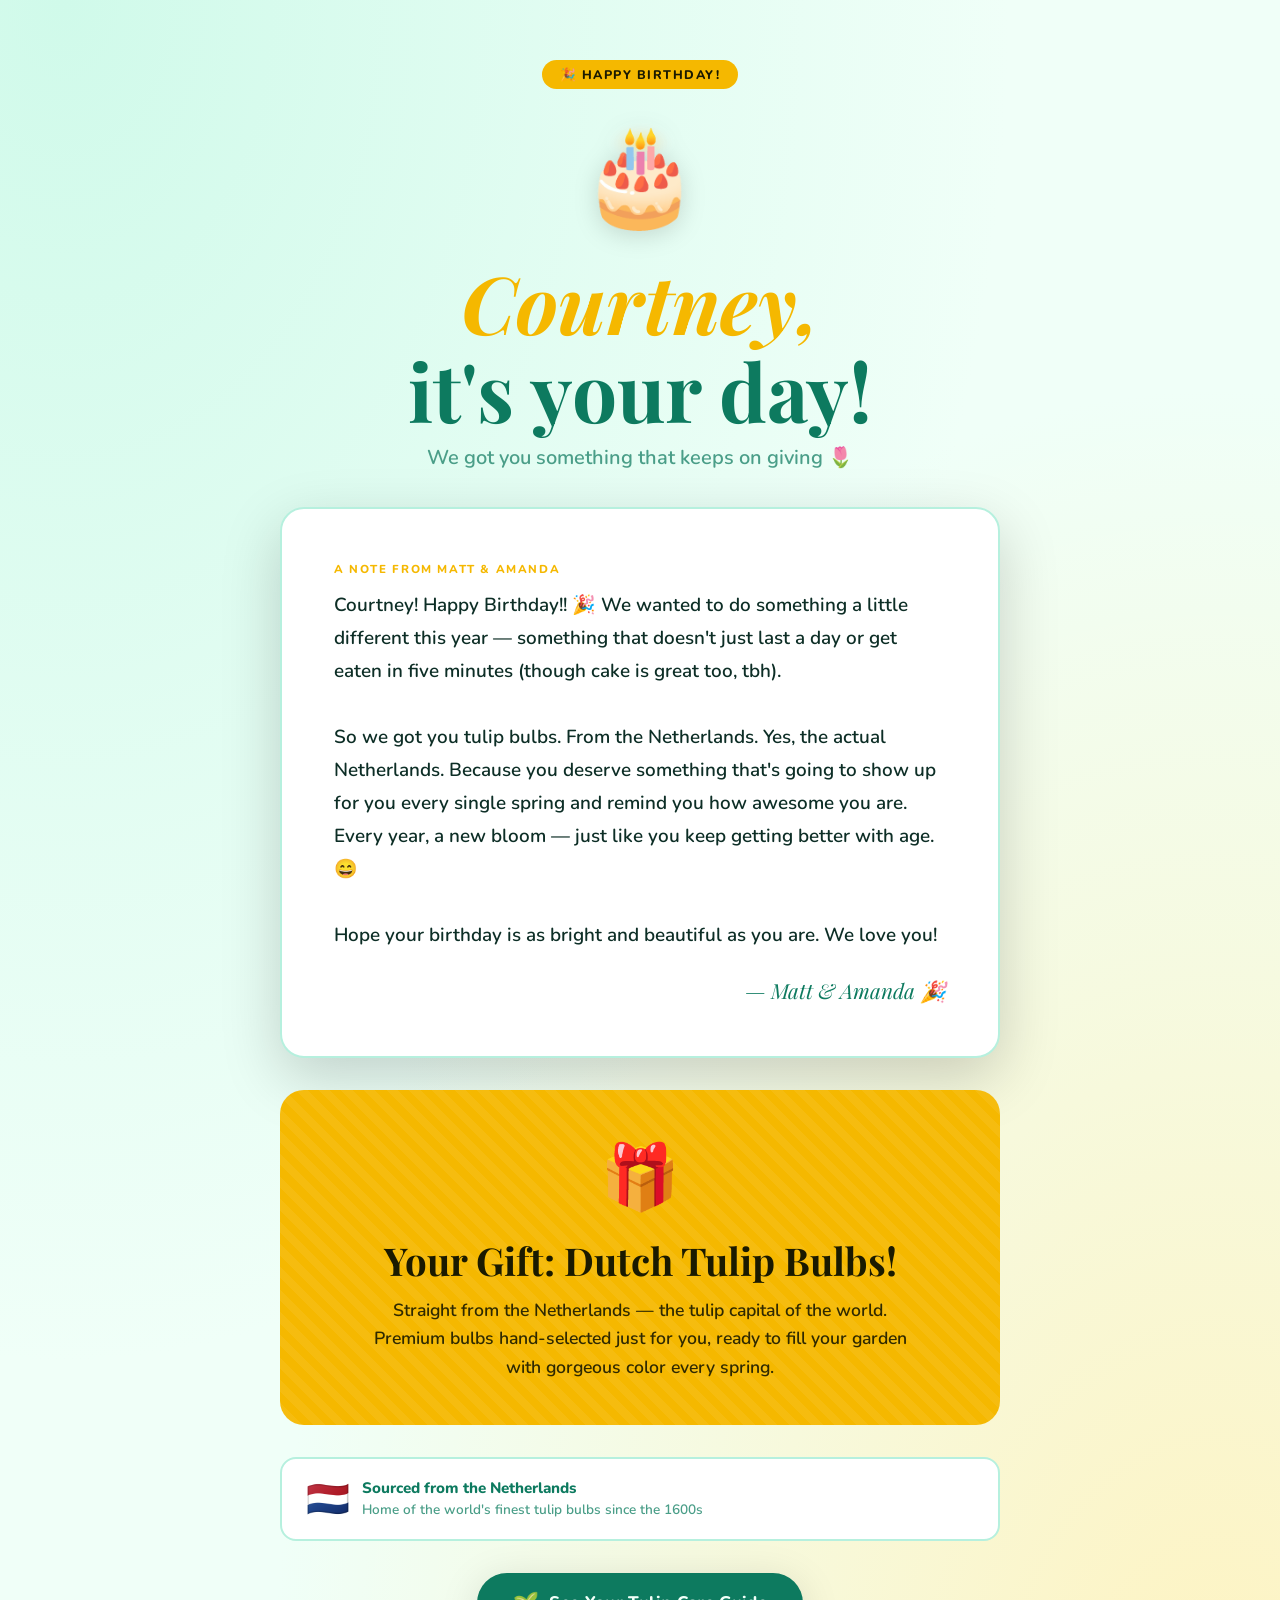
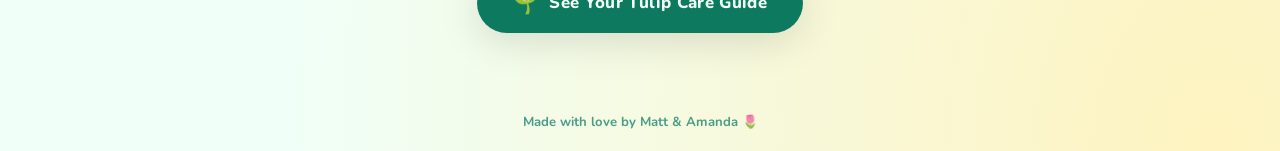
==== tulip-gift/courtney/index.html @ ae0895d7 "Add files via upload" ====
<!DOCTYPE html>
<html lang="en">
<head>
  <meta charset="UTF-8" />
  <meta name="viewport" content="width=device-width, initial-scale=1.0" />
  <title>Happy Birthday, Courtney! 🎉</title>
  <link rel="stylesheet" href="../css/styles.css" />
  <style>
    :root {
      --bg:          #f0fff8;
      --heading:     #0d7a5f;
      --text:        #0d2e26;
      --text-muted:  #4a9e88;
      --accent:      #f5b800;
      --accent-text: #1a1a00;
      --card-bg:     #ffffff;
      --card-border: #b6f0de;
    }

    body {
      background: var(--bg);
      background-image:
        radial-gradient(ellipse at 5% 0%, #d0faea 0%, transparent 55%),
        radial-gradient(ellipse at 95% 100%, #fef3c0 0%, transparent 55%);
    }
  </style>
</head>
<body>

  <div class="petal-bg"></div>

  <!-- HERO -->
  <section class="hero">
    <span class="tag-pill">🎉 Happy Birthday!</span>
    <span class="hero-emoji">🎂</span>
    <h1><em>Courtney,</em><br>it's your day!</h1>
    <p class="subtitle">We got you something that keeps on giving 🌷</p>
  </section>

  <!-- PERSONAL MESSAGE -->
  <div class="card">
    <div class="card-label">A note from Matt &amp; Amanda</div>
    <p class="message">
      Courtney! Happy Birthday!! 🎉 We wanted to do something a little
      different this year — something that doesn't just last a day or get
      eaten in five minutes (though cake is great too, tbh).
      <br /><br />
      So we got you tulip bulbs. From the Netherlands. Yes, the actual
      Netherlands. Because you deserve something that's going to show up for
      you every single spring and remind you how awesome you are. Every year,
      a new bloom — just like you keep getting better with age. 😄
      <br /><br />
      Hope your birthday is as bright and beautiful as you are. We love you!
    </p>
    <p class="signature">— Matt &amp; Amanda 🎉</p>
  </div>

  <!-- GIFT REVEAL -->
  <div class="gift-box">
    <div class="gift-reveal-card">
      <span class="gift-icon">🎁</span>
      <h2>Your Gift: Dutch Tulip Bulbs!</h2>
      <p>
        Straight from the Netherlands — the tulip capital of the world.<br />
        Premium bulbs hand-selected just for you, ready to fill your garden<br />
        with gorgeous color every spring.
      </p>
    </div>
  </div>

  <!-- ORIGIN BADGE -->
  <div class="origin-badge">
    <span class="origin-flag">🇳🇱</span>
    <div class="origin-text">
      <strong>Sourced from the Netherlands</strong>
      <span>Home of the world's finest tulip bulbs since the 1600s</span>
    </div>
  </div>

  <!-- CTA -->
  <div class="cta-wrap">
    <a href="../pages/care-guide.html" class="cta-btn">
      <span class="btn-emoji">🌱</span>
      See Your Tulip Care Guide
    </a>
  </div>

  <footer>Made with love by Matt &amp; Amanda 🌷</footer>

  <script src="../js/petals.js"></script>
</body>
</html>
---- tulip-gift/css/styles.css ----
@import url('https://fonts.googleapis.com/css2?family=Playfair+Display:ital,wght@0,700;0,900;1,700&family=Nunito:wght@400;600;700;800&display=swap');

/* ── RESET & BASE ── */
*, *::before, *::after { box-sizing: border-box; margin: 0; padding: 0; }

:root {
  --font-display: 'Playfair Display', Georgia, serif;
  --font-body: 'Nunito', sans-serif;
  --radius: 24px;
  --shadow: 0 8px 40px rgba(0,0,0,0.13);
  --shadow-lg: 0 20px 60px rgba(0,0,0,0.18);
}

html { scroll-behavior: smooth; }

body {
  font-family: var(--font-body);
  min-height: 100vh;
  display: flex;
  flex-direction: column;
  align-items: center;
  overflow-x: hidden;
  background: var(--bg);
}

/* ── FLOATING PETALS ── */
.petal-bg {
  position: fixed;
  inset: 0;
  pointer-events: none;
  z-index: 0;
  overflow: hidden;
}

.petal {
  position: absolute;
  font-size: 1.8rem;
  opacity: 0;
  animation: floatPetal linear infinite;
  user-select: none;
}

@keyframes floatPetal {
  0%   { transform: translateY(110vh) rotate(0deg);   opacity: 0; }
  5%   { opacity: 0.7; }
  95%  { opacity: 0.6; }
  100% { transform: translateY(-10vh) rotate(720deg); opacity: 0; }
}

/* ── HERO ── */
.hero {
  position: relative;
  z-index: 1;
  width: 100%;
  max-width: 820px;
  margin: 60px auto 0;
  padding: 0 24px;
  text-align: center;
}

.tag-pill {
  display: inline-block;
  background: var(--accent);
  color: var(--accent-text);
  font-family: var(--font-body);
  font-weight: 800;
  font-size: 0.78rem;
  letter-spacing: 0.12em;
  text-transform: uppercase;
  padding: 6px 18px;
  border-radius: 99px;
  margin-bottom: 22px;
  animation: popIn 0.5s cubic-bezier(0.34,1.56,0.64,1) both;
}

@keyframes popIn {
  from { transform: scale(0.6); opacity: 0; }
  to   { transform: scale(1);   opacity: 1; }
}

.hero-emoji {
  font-size: clamp(3.5rem, 10vw, 6rem);
  display: block;
  margin-bottom: 16px;
  animation: bounceIn 0.7s cubic-bezier(0.34,1.56,0.64,1) 0.1s both;
  filter: drop-shadow(0 4px 12px rgba(0,0,0,0.15));
}

@keyframes bounceIn {
  from { transform: scale(0.3) translateY(30px); opacity: 0; }
  to   { transform: scale(1)   translateY(0);    opacity: 1; }
}

.hero h1 {
  font-family: var(--font-display);
  font-size: clamp(2.6rem, 8vw, 5rem);
  line-height: 1.1;
  color: var(--heading);
  margin-bottom: 10px;
  animation: slideUp 0.6s ease 0.2s both;
}

.hero h1 em {
  font-style: italic;
  color: var(--accent);
}

.hero .subtitle {
  font-size: clamp(1rem, 3vw, 1.25rem);
  color: var(--text-muted);
  font-weight: 600;
  margin-bottom: 36px;
  animation: slideUp 0.6s ease 0.3s both;
}

@keyframes slideUp {
  from { transform: translateY(20px); opacity: 0; }
  to   { transform: translateY(0);    opacity: 1; }
}

/* ── CARD ── */
.card {
  position: relative;
  z-index: 1;
  background: var(--card-bg);
  border-radius: var(--radius);
  box-shadow: var(--shadow-lg);
  padding: clamp(28px, 6vw, 52px);
  max-width: 720px;
  width: calc(100% - 48px);
  margin: 0 auto 32px;
  border: 2px solid var(--card-border);
  animation: slideUp 0.6s ease 0.4s both;
}

.card-label {
  font-size: 0.72rem;
  font-weight: 800;
  letter-spacing: 0.14em;
  text-transform: uppercase;
  color: var(--accent);
  margin-bottom: 12px;
}

.message {
  font-size: clamp(1rem, 2.5vw, 1.18rem);
  line-height: 1.75;
  color: var(--text);
  font-weight: 600;
}

.signature {
  margin-top: 24px;
  font-family: var(--font-display);
  font-style: italic;
  font-size: 1.3rem;
  color: var(--heading);
  text-align: right;
}

/* ── GIFT REVEAL ── */
.gift-box {
  position: relative;
  z-index: 1;
  text-align: center;
  max-width: 720px;
  width: calc(100% - 48px);
  margin: 0 auto 32px;
  animation: slideUp 0.6s ease 0.5s both;
}

.gift-reveal-card {
  background: var(--accent);
  color: var(--accent-text);
  border-radius: var(--radius);
  padding: clamp(24px, 5vw, 44px);
  position: relative;
  overflow: hidden;
}

.gift-reveal-card::before {
  content: '';
  position: absolute;
  inset: 0;
  background: repeating-linear-gradient(
    45deg,
    transparent,
    transparent 8px,
    rgba(255,255,255,0.06) 8px,
    rgba(255,255,255,0.06) 16px
  );
}

.gift-icon {
  font-size: clamp(2.5rem, 7vw, 4rem);
  margin-bottom: 12px;
  display: block;
  position: relative;
  animation: wiggle 2s ease-in-out infinite 1.5s;
}

@keyframes wiggle {
  0%,100% { transform: rotate(-5deg); }
  50%      { transform: rotate(5deg); }
}

.gift-reveal-card h2 {
  font-family: var(--font-display);
  font-size: clamp(1.5rem, 5vw, 2.4rem);
  margin-bottom: 10px;
  position: relative;
}

.gift-reveal-card p {
  font-size: clamp(0.95rem, 2.5vw, 1.1rem);
  font-weight: 600;
  opacity: 0.9;
  position: relative;
  line-height: 1.6;
}

/* ── ORIGIN BADGE ── */
.origin-badge {
  display: flex;
  align-items: center;
  gap: 12px;
  background: var(--card-bg);
  border: 2px solid var(--card-border);
  border-radius: 16px;
  padding: 16px 24px;
  max-width: 720px;
  width: calc(100% - 48px);
  margin: 0 auto 32px;
  position: relative;
  z-index: 1;
  animation: slideUp 0.6s ease 0.6s both;
}

.origin-flag {
  font-size: 2.2rem;
  flex-shrink: 0;
}

.origin-text strong {
  display: block;
  font-weight: 800;
  color: var(--heading);
  font-size: 0.95rem;
}

.origin-text span {
  color: var(--text-muted);
  font-size: 0.85rem;
  font-weight: 600;
}

/* ── CTA BUTTON ── */
.cta-wrap {
  position: relative;
  z-index: 1;
  text-align: center;
  margin: 0 auto 60px;
  animation: slideUp 0.6s ease 0.7s both;
}

.cta-btn {
  display: inline-flex;
  align-items: center;
  gap: 10px;
  background: var(--heading);
  color: var(--bg);
  font-family: var(--font-body);
  font-weight: 800;
  font-size: 1.05rem;
  padding: 16px 36px;
  border-radius: 99px;
  text-decoration: none;
  box-shadow: var(--shadow);
  transition: transform 0.2s, box-shadow 0.2s;
  letter-spacing: 0.02em;
}

.cta-btn:hover {
  transform: translateY(-3px) scale(1.03);
  box-shadow: var(--shadow-lg);
}

.cta-btn .btn-emoji {
  font-size: 1.3rem;
  animation: bounce 1.2s ease-in-out infinite;
}

@keyframes bounce {
  0%,100% { transform: translateY(0); }
  50%      { transform: translateY(-4px); }
}

/* ── FOOTER ── */
footer {
  position: relative;
  z-index: 1;
  text-align: center;
  padding: 20px;
  color: var(--text-muted);
  font-size: 0.82rem;
  font-weight: 700;
}

/* ── RESPONSIVE ── */
@media (max-width: 480px) {
  .hero { margin-top: 36px; }
  .card, .gift-box, .origin-badge { width: calc(100% - 32px); }
}
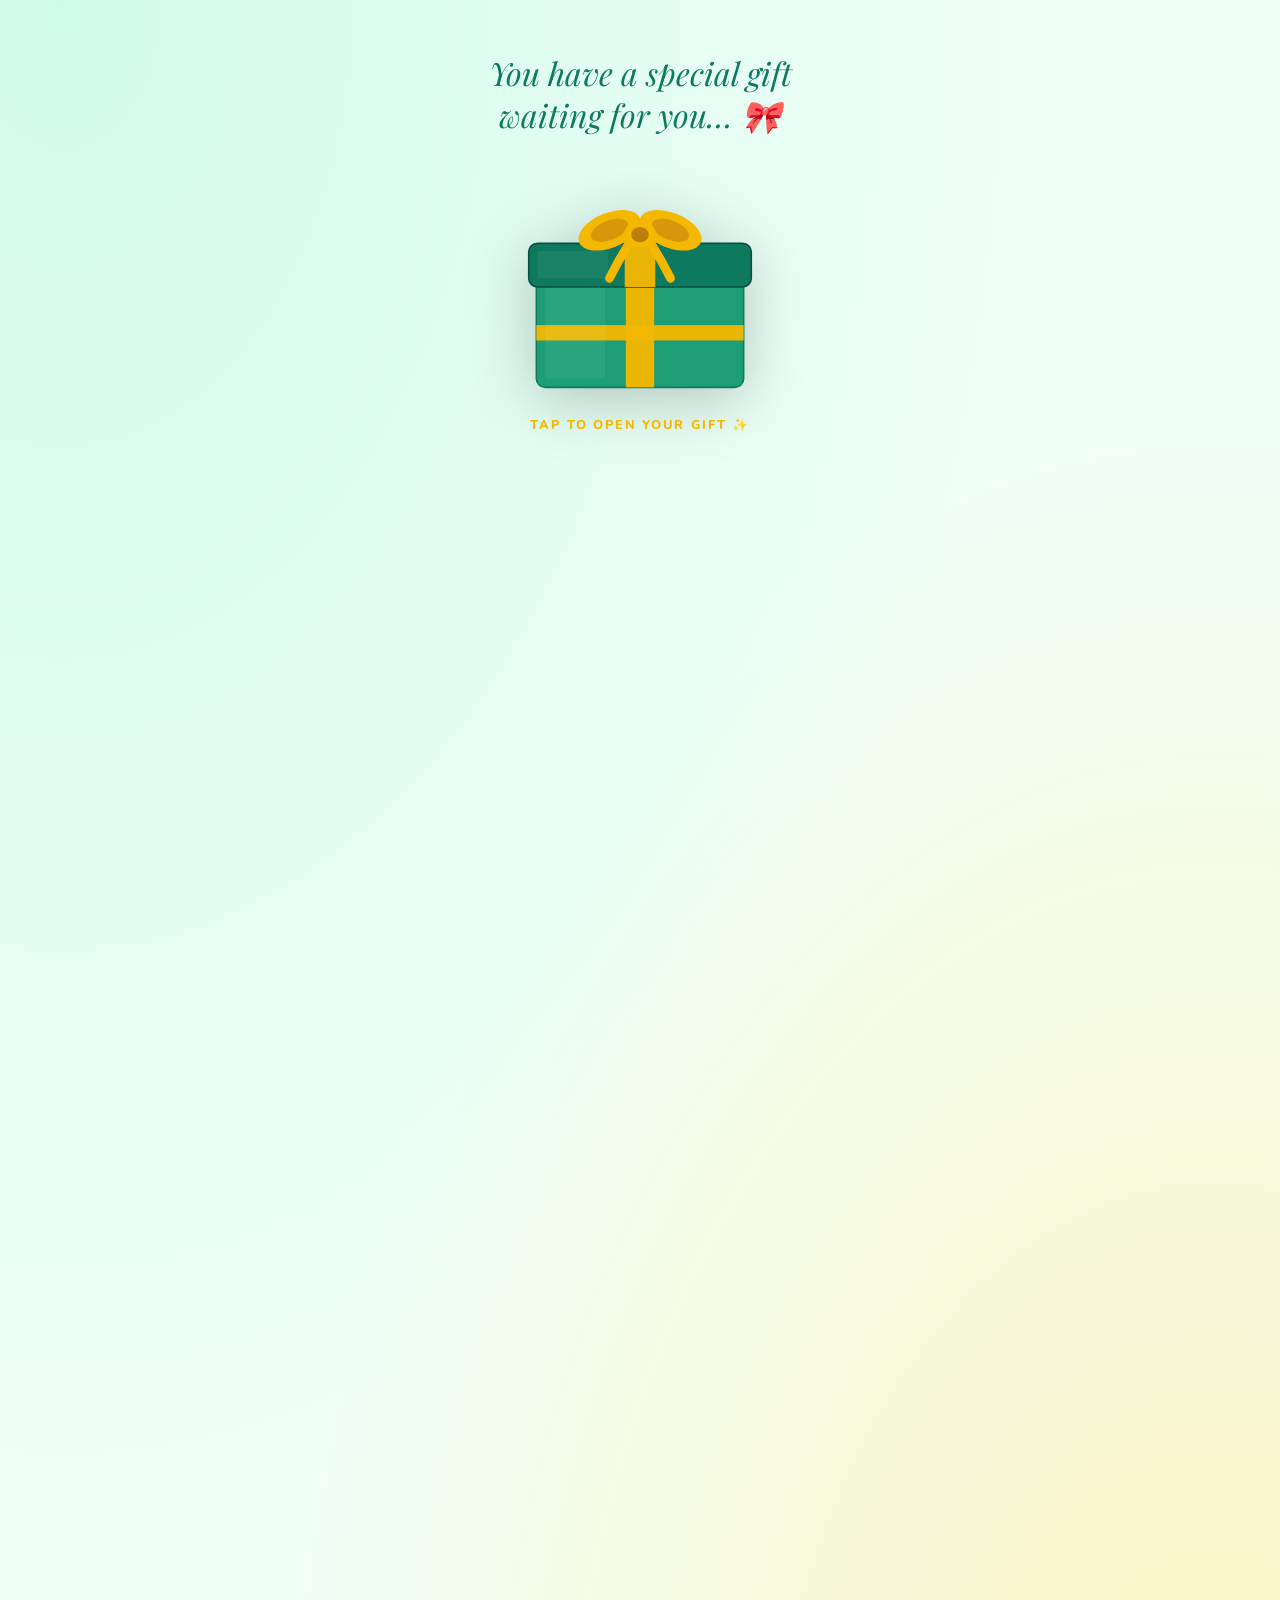
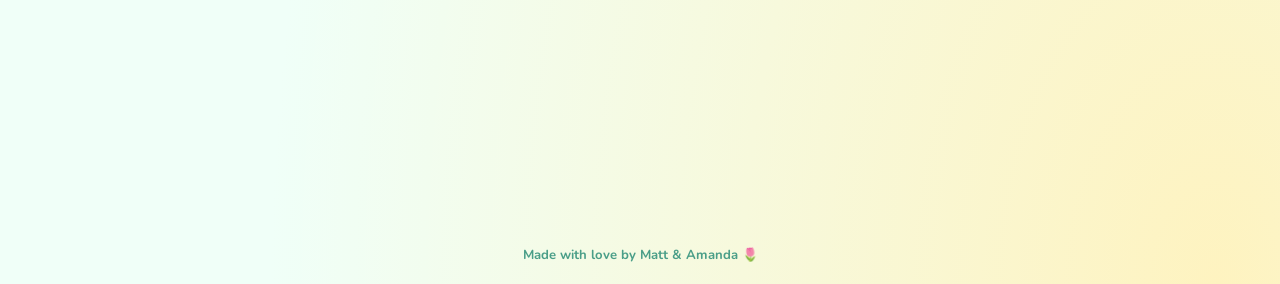
==== commit 65922f82: "Add files via upload" ====
--- a/tulip-gift/courtney/index.html
+++ b/tulip-gift/courtney/index.html
@@ -16,77 +16,109 @@
       --card-bg:     #ffffff;
       --card-border: #b6f0de;
     }
-
     body {
       background: var(--bg);
       background-image:
-        radial-gradient(ellipse at 5% 0%, #d0faea 0%, transparent 55%),
+        radial-gradient(ellipse at 5%  0%,   #d0faea 0%, transparent 55%),
         radial-gradient(ellipse at 95% 100%, #fef3c0 0%, transparent 55%);
     }
   </style>
 </head>
 <body>
 
-  <div class="petal-bg"></div>
+  <div class="petal-bg" id="petalBg"></div>
 
-  <!-- HERO -->
   <section class="hero">
-    <span class="tag-pill">🎉 Happy Birthday!</span>
-    <span class="hero-emoji">🎂</span>
-    <h1><em>Courtney,</em><br>it's your day!</h1>
-    <p class="subtitle">We got you something that keeps on giving 🌷</p>
+    <p class="prompt-text" id="promptText">
+      You have a special gift<br>waiting for you… 🎀
+    </p>
   </section>
 
-  <!-- PERSONAL MESSAGE -->
-  <div class="card">
-    <div class="card-label">A note from Matt &amp; Amanda</div>
-    <p class="message">
-      Courtney! Happy Birthday!! 🎉 We wanted to do something a little
-      different this year — something that doesn't just last a day or get
-      eaten in five minutes (though cake is great too, tbh).
-      <br /><br />
-      So we got you tulip bulbs. From the Netherlands. Yes, the actual
-      Netherlands. Because you deserve something that's going to show up for
-      you every single spring and remind you how awesome you are. Every year,
-      a new bloom — just like you keep getting better with age. 😄
-      <br /><br />
-      Hope your birthday is as bright and beautiful as you are. We love you!
-    </p>
-    <p class="signature">— Matt &amp; Amanda 🎉</p>
-  </div>
-
-  <!-- GIFT REVEAL -->
-  <div class="gift-box">
-    <div class="gift-reveal-card">
-      <span class="gift-icon">🎁</span>
-      <h2>Your Gift: Dutch Tulip Bulbs!</h2>
-      <p>
-        Straight from the Netherlands — the tulip capital of the world.<br />
-        Premium bulbs hand-selected just for you, ready to fill your garden<br />
-        with gorgeous color every spring.
-      </p>
+  <div style="position:relative;z-index:1;display:flex;flex-direction:column;align-items:center;margin-bottom:8px;">
+    <div class="gift-wrapper" id="giftWrapper" onclick="openBox()">
+      <div class="shockwave" id="sw1"></div>
+      <div class="shockwave shockwave2" id="sw2"></div>
+      <svg class="box-svg" id="boxSvg" viewBox="0 0 220 210" xmlns="http://www.w3.org/2000/svg">
+        <!-- Teal box body -->
+        <rect x="15" y="102" width="190" height="100" rx="8" fill="#1d9e75"/>
+        <rect x="15" y="102" width="190" height="100" rx="8" fill="none" stroke="#0d7a5f" stroke-width="1.5"/>
+        <rect x="97"  y="102" width="26" height="100" fill="#f5b800" opacity="0.95"/>
+        <rect x="15"  y="145" width="190" height="14"  fill="#f5b800" opacity="0.95"/>
+        <rect x="23"  y="110" width="55"  height="84"  rx="3" fill="white" opacity="0.06"/>
+        <g id="lid-group">
+          <rect x="8"   y="70" width="204" height="40" rx="8" fill="#0d7a5f"/>
+          <rect x="8"   y="70" width="204" height="40" rx="8" fill="none" stroke="#085040" stroke-width="1.5"/>
+          <rect x="96"  y="70" width="28"  height="40" fill="#f5b800" opacity="0.95"/>
+          <rect x="16"  y="77" width="65"  height="25" rx="3" fill="white" opacity="0.06"/>
+          <ellipse cx="82"  cy="58" rx="30" ry="16" fill="#f5b800" transform="rotate(-22 82 58)"/>
+          <ellipse cx="82"  cy="58" rx="18" ry="9"  fill="#d4980a" transform="rotate(-22 82 58)"/>
+          <ellipse cx="138" cy="58" rx="30" ry="16" fill="#f5b800" transform="rotate(22 138 58)"/>
+          <ellipse cx="138" cy="58" rx="18" ry="9"  fill="#d4980a" transform="rotate(22 138 58)"/>
+          <ellipse cx="110" cy="62" rx="15" ry="12" fill="#f5b800"/>
+          <ellipse cx="110" cy="62" rx="8"  ry="7"  fill="#b8800a"/>
+          <path d="M100 70 Q90 86 82 102"  stroke="#f5b800" stroke-width="8" fill="none" stroke-linecap="round"/>
+          <path d="M120 70 Q130 86 138 102" stroke="#f5b800" stroke-width="8" fill="none" stroke-linecap="round"/>
+        </g>
+      </svg>
+    </div>
+    <div class="click-hint" id="clickHint">Tap to open your gift ✨</div>
+    <div class="reveal-msg" id="revealMsg">
+      <h2>Happy Birthday,<br><em>Courtney!</em> 🎉</h2>
+      <p>We got you something that keeps on giving! 🌷</p>
     </div>
   </div>
 
-  <!-- ORIGIN BADGE -->
-  <div class="origin-badge">
-    <span class="origin-flag">🇳🇱</span>
-    <div class="origin-text">
-      <strong>Sourced from the Netherlands</strong>
-      <span>Home of the world's finest tulip bulbs since the 1600s</span>
+  <div class="post-reveal" id="postReveal">
+    <div class="card" style="margin-top:32px;">
+      <div class="card-label">A note from Matt &amp; Amanda</div>
+      <p class="message">
+        Courtney! Happy Birthday!! 🎉 We wanted to do something a little
+        different this year — something that doesn't just last a day or get
+        eaten in five minutes (though cake is great too, tbh).
+        <br /><br />
+        So we got you tulip bulbs. From the Netherlands. Yes, the actual
+        Netherlands. Because you deserve something that's going to show up for
+        you every single spring and remind you how awesome you are. Every year,
+        a new bloom — just like you keep getting better with age. 😄
+        <br /><br />
+        Hope your birthday is as bright and beautiful as you are. We love you!
+      </p>
+      <p class="signature">— Matt &amp; Amanda 🎉</p>
     </div>
-  </div>
-
-  <!-- CTA -->
-  <div class="cta-wrap">
-    <a href="../pages/care-guide.html" class="cta-btn">
-      <span class="btn-emoji">🌱</span>
-      See Your Tulip Care Guide
-    </a>
+    <div class="gift-box">
+      <div class="gift-reveal-card">
+        <span class="gift-icon">🌷</span>
+        <h2>Dutch Tulip Bulbs from the Netherlands!</h2>
+        <p>Premium bulbs hand-selected just for you, ready to fill your garden with gorgeous color every spring.</p>
+      </div>
+    </div>
+    <div class="origin-badge">
+      <span class="origin-flag">🇳🇱</span>
+      <div class="origin-text">
+        <strong>Sourced from the Netherlands</strong>
+        <span>Home of the world's finest tulip bulbs since the 1600s</span>
+      </div>
+    </div>
+    <div class="cta-wrap">
+      <a href="../pages/care-guide.html" class="cta-btn">
+        <span class="btn-emoji">🌱</span>
+        See Your Tulip Care Guide
+      </a>
+    </div>
   </div>
 
   <footer>Made with love by Matt &amp; Amanda 🌷</footer>
 
-  <script src="../js/petals.js"></script>
+  <script>
+    window.CONFETTI_COLORS = ['#1d9e75','#f5b800','#0d7a5f','#d0faea','#fff4a0','#6edcb4'];
+  </script>
+  <script src="../js/reveal.js"></script>
+  <script>
+    var _base = window.openBox;
+    window.openBox = function() {
+      _base();
+      setTimeout(function() { document.getElementById('postReveal').classList.add('show'); }, 1300);
+    };
+  </script>
 </body>
 </html>
--- a/tulip-gift/css/styles.css
+++ b/tulip-gift/css/styles.css
@@ -37,7 +37,12 @@
   font-size: 1.8rem;
   opacity: 0;
   animation: floatPetal linear infinite;
+  animation-play-state: paused;
   user-select: none;
+}
+
+.petal.active {
+  animation-play-state: running;
 }
 
 @keyframes floatPetal {
@@ -47,13 +52,169 @@
   100% { transform: translateY(-10vh) rotate(720deg); opacity: 0; }
 }
 
+/* ── GIFT BOX WRAPPER ── */
+.gift-wrapper {
+  position: relative;
+  cursor: pointer;
+  user-select: none;
+  -webkit-tap-highlight-color: transparent;
+  z-index: 1;
+}
+
+.gift-wrapper:not([data-opened]):hover .box-svg {
+  animation: wiggle 0.45s ease;
+  transform: scale(1.04);
+}
+.gift-wrapper:active .box-svg { transform: scale(0.96); }
+
+@keyframes wiggle {
+  0%,100% { transform: scale(1.04) rotate(0deg); }
+  25%      { transform: scale(1.04) rotate(-5deg); }
+  75%      { transform: scale(1.04) rotate(5deg); }
+}
+
+.box-svg {
+  width: clamp(180px, 45vw, 240px);
+  height: auto;
+  display: block;
+  transition: transform 0.15s ease;
+  filter: drop-shadow(0 12px 30px rgba(0,0,0,0.22));
+}
+
+/* ── LID FLY-OFF ── */
+#lid-group { transform-origin: 110px 52px; }
+#lid-group.fly-off {
+  animation: lidFly 0.55s cubic-bezier(0.5,-0.3,0.7,0.8) forwards;
+}
+@keyframes lidFly {
+  0%   { transform: rotate(0deg)   translate(0,0);           opacity: 1; }
+  20%  { transform: rotate(-25deg) translate(-10px,-30px);   opacity: 1; }
+  60%  { transform: rotate(-60deg) translate(-90px,-160px);  opacity: 0.7; }
+  100% { transform: rotate(-90deg) translate(-160px,-280px); opacity: 0; }
+}
+
+/* ── BOX SHAKE ── */
+.gift-wrapper.shake { animation: boxShake 0.35s ease; }
+@keyframes boxShake {
+  0%,100% { transform: translateX(0); }
+  15%     { transform: translateX(-8px) rotate(-3deg); }
+  30%     { transform: translateX(10px) rotate(3deg); }
+  50%     { transform: translateX(-6px) rotate(-2deg); }
+  70%     { transform: translateX(8px)  rotate(2deg); }
+  90%     { transform: translateX(-3px); }
+}
+
+/* ── SHOCKWAVE ── */
+.shockwave {
+  position: absolute;
+  top: 50%; left: 50%;
+  width: 20px; height: 20px;
+  margin: -10px 0 0 -10px;
+  border-radius: 50%;
+  border: 3px solid var(--accent, #f5c518);
+  opacity: 0;
+  pointer-events: none;
+  z-index: 20;
+}
+.shockwave.pop { animation: shockExpand 0.55s ease-out forwards; }
+@keyframes shockExpand {
+  0%   { transform: scale(0.5); opacity: 0.9; border-width: 5px; }
+  100% { transform: scale(12);  opacity: 0;   border-width: 1px; }
+}
+.shockwave2.pop { animation: shockExpand2 0.7s ease-out 0.1s forwards; }
+@keyframes shockExpand2 {
+  0%   { transform: scale(0.3); opacity: 0.6; border-width: 4px; }
+  100% { transform: scale(14);  opacity: 0;   border-width: 0.5px; }
+}
+
+/* ── CONFETTI (keyframe used by JS inline style) ── */
+@keyframes confettiFall {
+  0%   { opacity: 1; transform: translateY(0)    rotate(0deg)   scale(1); }
+  80%  { opacity: 1; }
+  100% { opacity: 0; transform: translateY(360px) rotate(600deg) scale(0.4); }
+}
+
+/* ── PROMPT TEXT ── */
+.prompt-text {
+  font-family: var(--font-display);
+  font-style: italic;
+  font-size: clamp(1.4rem, 5vw, 2rem);
+  color: var(--heading);
+  margin-bottom: 32px;
+  line-height: 1.3;
+  transition: opacity 0.4s ease;
+  position: relative;
+  z-index: 1;
+  text-align: center;
+}
+.prompt-text.hidden { opacity: 0; pointer-events: none; }
+
+/* ── CLICK HINT ── */
+.click-hint {
+  margin-top: 20px;
+  font-size: 0.8rem;
+  font-weight: 800;
+  letter-spacing: 0.13em;
+  text-transform: uppercase;
+  color: var(--accent, #e85d3a);
+  animation: pulse 2s ease-in-out infinite;
+  transition: opacity 0.4s ease;
+  position: relative;
+  z-index: 1;
+}
+.click-hint.hidden { opacity: 0; pointer-events: none; }
+@keyframes pulse { 0%,100%{opacity:1} 50%{opacity:0.35} }
+
+/* ── REVEAL MESSAGE ── */
+.reveal-msg {
+  margin-top: 32px;
+  opacity: 0;
+  transform: translateY(18px);
+  transition: opacity 0.7s ease 1s, transform 0.7s ease 1s;
+  max-width: 380px;
+  position: relative;
+  z-index: 1;
+  text-align: center;
+}
+.reveal-msg.show { opacity: 1; transform: translateY(0); }
+.reveal-msg h2 {
+  font-family: var(--font-display);
+  font-size: clamp(1.4rem, 5vw, 2rem);
+  color: var(--heading);
+  margin-bottom: 8px;
+  line-height: 1.2;
+}
+.reveal-msg p {
+  font-size: 0.97rem;
+  font-weight: 700;
+  color: var(--text-muted);
+  line-height: 1.65;
+}
+
+/* ── POST-REVEAL CONTENT ── */
+.post-reveal {
+  opacity: 0;
+  pointer-events: none;
+  transform: translateY(24px);
+  transition: opacity 0.8s ease 1.4s, transform 0.8s ease 1.4s;
+  width: 100%;
+  display: flex;
+  flex-direction: column;
+  align-items: center;
+}
+.post-reveal.show {
+  opacity: 1;
+  pointer-events: auto;
+  transform: translateY(0);
+}
+
 /* ── HERO ── */
 .hero {
   position: relative;
   z-index: 1;
   width: 100%;
   max-width: 820px;
-  margin: 60px auto 0;
+  margin: 52px auto 0;
   padding: 0 24px;
   text-align: center;
 }
@@ -69,53 +230,7 @@
   text-transform: uppercase;
   padding: 6px 18px;
   border-radius: 99px;
-  margin-bottom: 22px;
-  animation: popIn 0.5s cubic-bezier(0.34,1.56,0.64,1) both;
-}
-
-@keyframes popIn {
-  from { transform: scale(0.6); opacity: 0; }
-  to   { transform: scale(1);   opacity: 1; }
-}
-
-.hero-emoji {
-  font-size: clamp(3.5rem, 10vw, 6rem);
-  display: block;
-  margin-bottom: 16px;
-  animation: bounceIn 0.7s cubic-bezier(0.34,1.56,0.64,1) 0.1s both;
-  filter: drop-shadow(0 4px 12px rgba(0,0,0,0.15));
-}
-
-@keyframes bounceIn {
-  from { transform: scale(0.3) translateY(30px); opacity: 0; }
-  to   { transform: scale(1)   translateY(0);    opacity: 1; }
-}
-
-.hero h1 {
-  font-family: var(--font-display);
-  font-size: clamp(2.6rem, 8vw, 5rem);
-  line-height: 1.1;
-  color: var(--heading);
-  margin-bottom: 10px;
-  animation: slideUp 0.6s ease 0.2s both;
-}
-
-.hero h1 em {
-  font-style: italic;
-  color: var(--accent);
-}
-
-.hero .subtitle {
-  font-size: clamp(1rem, 3vw, 1.25rem);
-  color: var(--text-muted);
-  font-weight: 600;
-  margin-bottom: 36px;
-  animation: slideUp 0.6s ease 0.3s both;
-}
-
-@keyframes slideUp {
-  from { transform: translateY(20px); opacity: 0; }
-  to   { transform: translateY(0);    opacity: 1; }
+  margin-bottom: 18px;
 }
 
 /* ── CARD ── */
@@ -130,7 +245,6 @@
   width: calc(100% - 48px);
   margin: 0 auto 32px;
   border: 2px solid var(--card-border);
-  animation: slideUp 0.6s ease 0.4s both;
 }
 
 .card-label {
@@ -158,7 +272,7 @@
   text-align: right;
 }
 
-/* ── GIFT REVEAL ── */
+/* ── GIFT REVEAL CARD ── */
 .gift-box {
   position: relative;
   z-index: 1;
@@ -166,7 +280,6 @@
   max-width: 720px;
   width: calc(100% - 48px);
   margin: 0 auto 32px;
-  animation: slideUp 0.6s ease 0.5s both;
 }
 
 .gift-reveal-card {
@@ -183,11 +296,8 @@
   position: absolute;
   inset: 0;
   background: repeating-linear-gradient(
-    45deg,
-    transparent,
-    transparent 8px,
-    rgba(255,255,255,0.06) 8px,
-    rgba(255,255,255,0.06) 16px
+    45deg, transparent, transparent 8px,
+    rgba(255,255,255,0.06) 8px, rgba(255,255,255,0.06) 16px
   );
 }
 
@@ -196,12 +306,6 @@
   margin-bottom: 12px;
   display: block;
   position: relative;
-  animation: wiggle 2s ease-in-out infinite 1.5s;
-}
-
-@keyframes wiggle {
-  0%,100% { transform: rotate(-5deg); }
-  50%      { transform: rotate(5deg); }
 }
 
 .gift-reveal-card h2 {
@@ -233,13 +337,9 @@
   margin: 0 auto 32px;
   position: relative;
   z-index: 1;
-  animation: slideUp 0.6s ease 0.6s both;
-}
-
-.origin-flag {
-  font-size: 2.2rem;
-  flex-shrink: 0;
-}
+}
+
+.origin-flag { font-size: 2.2rem; flex-shrink: 0; }
 
 .origin-text strong {
   display: block;
@@ -260,7 +360,6 @@
   z-index: 1;
   text-align: center;
   margin: 0 auto 60px;
-  animation: slideUp 0.6s ease 0.7s both;
 }
 
 .cta-btn {
@@ -285,11 +384,10 @@
   box-shadow: var(--shadow-lg);
 }
 
-.cta-btn .btn-emoji {
+.btn-emoji {
   font-size: 1.3rem;
   animation: bounce 1.2s ease-in-out infinite;
 }
-
 @keyframes bounce {
   0%,100% { transform: translateY(0); }
   50%      { transform: translateY(-4px); }
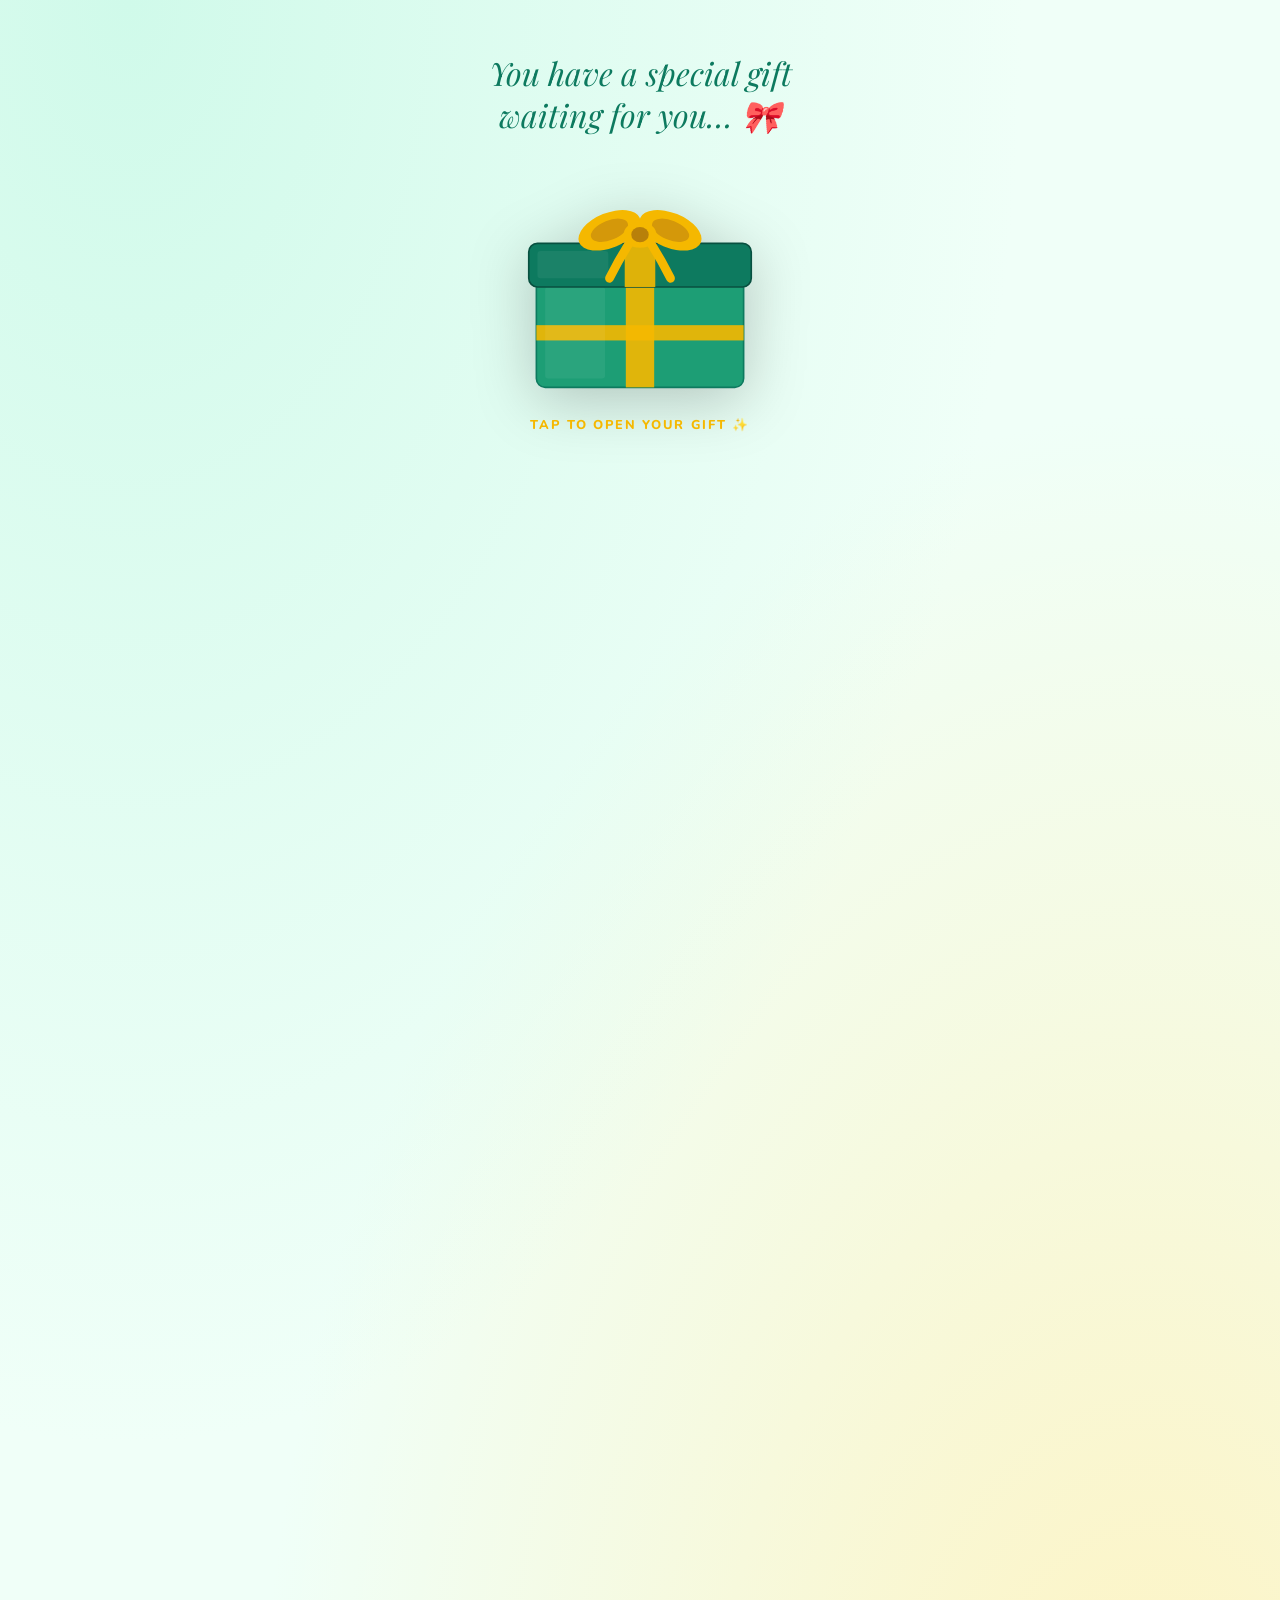
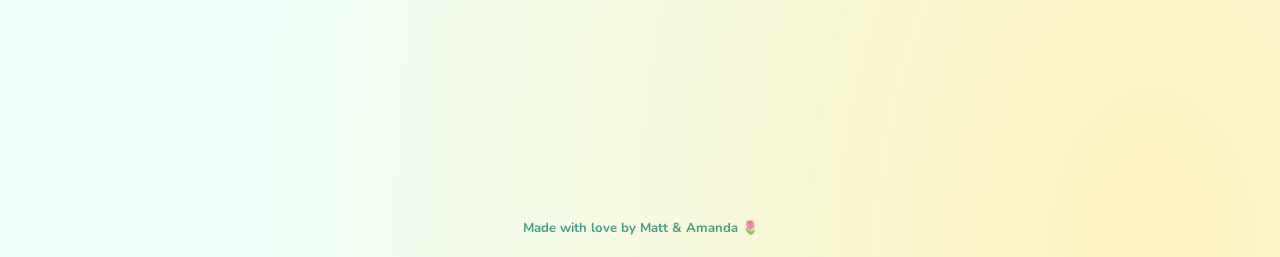
==== commit 845826c6: "Add files via upload" ====
--- a/tulip-gift/courtney/index.html
+++ b/tulip-gift/courtney/index.html
@@ -19,8 +19,8 @@
     body {
       background: var(--bg);
       background-image:
-        radial-gradient(ellipse at 5%  0%,   #d0faea 0%, transparent 55%),
-        radial-gradient(ellipse at 95% 100%, #fef3c0 0%, transparent 55%);
+        radial-gradient(ellipse at 10% 0%,  #d0faea 0%, transparent 55%),
+        radial-gradient(ellipse at 90% 100%, #fef3c0 0%, transparent 55%);
     }
   </style>
 </head>
@@ -34,21 +34,20 @@
     </p>
   </section>
 
-  <div style="position:relative;z-index:1;display:flex;flex-direction:column;align-items:center;margin-bottom:8px;">
+  <div style="position:relative;z-index:1;display:flex;flex-direction:column;align-items:center;margin-bottom:8px;background:none;">
     <div class="gift-wrapper" id="giftWrapper" onclick="openBox()">
       <div class="shockwave" id="sw1"></div>
       <div class="shockwave shockwave2" id="sw2"></div>
       <svg class="box-svg" id="boxSvg" viewBox="0 0 220 210" xmlns="http://www.w3.org/2000/svg">
-        <!-- Teal box body -->
         <rect x="15" y="102" width="190" height="100" rx="8" fill="#1d9e75"/>
         <rect x="15" y="102" width="190" height="100" rx="8" fill="none" stroke="#0d7a5f" stroke-width="1.5"/>
-        <rect x="97"  y="102" width="26" height="100" fill="#f5b800" opacity="0.95"/>
-        <rect x="15"  y="145" width="190" height="14"  fill="#f5b800" opacity="0.95"/>
+        <rect x="97"  y="102" width="26" height="100" fill="#f5b800" opacity="0.9"/>
+        <rect x="15"  y="145" width="190" height="14"  fill="#f5b800" opacity="0.9"/>
         <rect x="23"  y="110" width="55"  height="84"  rx="3" fill="white" opacity="0.06"/>
         <g id="lid-group">
           <rect x="8"   y="70" width="204" height="40" rx="8" fill="#0d7a5f"/>
           <rect x="8"   y="70" width="204" height="40" rx="8" fill="none" stroke="#085040" stroke-width="1.5"/>
-          <rect x="96"  y="70" width="28"  height="40" fill="#f5b800" opacity="0.95"/>
+          <rect x="96"  y="70" width="28"  height="40" fill="#f5b800" opacity="0.9"/>
           <rect x="16"  y="77" width="65"  height="25" rx="3" fill="white" opacity="0.06"/>
           <ellipse cx="82"  cy="58" rx="30" ry="16" fill="#f5b800" transform="rotate(-22 82 58)"/>
           <ellipse cx="82"  cy="58" rx="18" ry="9"  fill="#d4980a" transform="rotate(-22 82 58)"/>
@@ -85,13 +84,18 @@
       </p>
       <p class="signature">— Matt &amp; Amanda 🎉</p>
     </div>
+
     <div class="gift-box">
       <div class="gift-reveal-card">
-        <span class="gift-icon">🌷</span>
-        <h2>Dutch Tulip Bulbs from the Netherlands!</h2>
-        <p>Premium bulbs hand-selected just for you, ready to fill your garden with gorgeous color every spring.</p>
+        <div class="gift-reveal-header">
+          <div id="tulipIllustrations" style="display:flex;justify-content:center;gap:8px;margin-bottom:16px;flex-wrap:wrap;min-height:90px;"></div>
+          <h2>Dutch Tulip Bulbs from the Netherlands!</h2>
+          <p>Premium bulbs hand-selected just for you — 103 blooms of joy arriving every spring.</p>
+        </div>
+        <div id="varietyGrid" style="margin-top:4px;"></div>
       </div>
     </div>
+
     <div class="origin-badge">
       <span class="origin-flag">🇳🇱</span>
       <div class="origin-text">
@@ -99,6 +103,7 @@
         <span>Home of the world's finest tulip bulbs since the 1600s</span>
       </div>
     </div>
+
     <div class="cta-wrap">
       <a href="../pages/care-guide.html" class="cta-btn">
         <span class="btn-emoji">🌱</span>
@@ -111,14 +116,32 @@
 
   <script>
     window.CONFETTI_COLORS = ['#1d9e75','#f5b800','#0d7a5f','#d0faea','#fff4a0','#6edcb4'];
+    window.PAGE_KEY = 'courtney';
   </script>
+  <script src="../js/tulips.js"></script>
   <script src="../js/reveal.js"></script>
   <script>
     var _base = window.openBox;
     window.openBox = function() {
       _base();
-      setTimeout(function() { document.getElementById('postReveal').classList.add('show'); }, 1300);
+      setTimeout(function() {
+        var pr = document.getElementById('postReveal');
+        pr.classList.add('show');
+
+        // Populate tulip illustrations row
+        var ilRow = document.getElementById('tulipIllustrations');
+        var varieties = window.TULIP_VARIETIES[window.PAGE_KEY] || [];
+        varieties.forEach(function(v) {
+          var el = window.makeTulipElement(v, 72);
+          el.title = v.name;
+          ilRow.appendChild(el);
+        });
+
+        // Populate variety grid
+        var grid = document.getElementById('varietyGrid');
+        grid.innerHTML = window.buildVarietyGrid(window.PAGE_KEY);
+      }, 1300);
     };
   </script>
 </body>
-</html>
+</html>
--- a/tulip-gift/css/styles.css
+++ b/tulip-gift/css/styles.css
@@ -53,17 +53,24 @@
 }
 
 /* ── GIFT BOX WRAPPER ── */
+/* ── GIFT BOX WRAPPER — no background, no radius, no padding ── */
 .gift-wrapper {
   position: relative;
   cursor: pointer;
   user-select: none;
   -webkit-tap-highlight-color: transparent;
   z-index: 1;
-}
-
+  background: none;
+  border: none;
+  padding: 0;
+  border-radius: 0;
+  display: inline-block;
+  line-height: 0;
+}
+
+/* Hover & active animate the SVG only — wrapper stays invisible */
 .gift-wrapper:not([data-opened]):hover .box-svg {
-  animation: wiggle 0.45s ease;
-  transform: scale(1.04);
+  animation: wiggle 0.45s ease forwards;
 }
 .gift-wrapper:active .box-svg { transform: scale(0.96); }
 
@@ -79,6 +86,7 @@
   display: block;
   transition: transform 0.15s ease;
   filter: drop-shadow(0 12px 30px rgba(0,0,0,0.22));
+  background: none;
 }
 
 /* ── LID FLY-OFF ── */
@@ -93,8 +101,8 @@
   100% { transform: rotate(-90deg) translate(-160px,-280px); opacity: 0; }
 }
 
-/* ── BOX SHAKE ── */
-.gift-wrapper.shake { animation: boxShake 0.35s ease; }
+/* ── BOX SHAKE — on the SVG, not the wrapper ── */
+.gift-wrapper.shake .box-svg { animation: boxShake 0.35s ease; }
 @keyframes boxShake {
   0%,100% { transform: translateX(0); }
   15%     { transform: translateX(-8px) rotate(-3deg); }
@@ -286,9 +294,8 @@
   background: var(--accent);
   color: var(--accent-text);
   border-radius: var(--radius);
-  padding: clamp(24px, 5vw, 44px);
-  position: relative;
   overflow: hidden;
+  position: relative;
 }
 
 .gift-reveal-card::before {
@@ -299,28 +306,41 @@
     45deg, transparent, transparent 8px,
     rgba(255,255,255,0.06) 8px, rgba(255,255,255,0.06) 16px
   );
+  pointer-events: none;
+}
+
+.gift-reveal-header {
+  padding: clamp(24px, 5vw, 40px) clamp(24px, 5vw, 40px) 20px;
+  text-align: center;
+  position: relative;
 }
 
 .gift-icon {
   font-size: clamp(2.5rem, 7vw, 4rem);
   margin-bottom: 12px;
   display: block;
-  position: relative;
 }
 
 .gift-reveal-card h2 {
   font-family: var(--font-display);
-  font-size: clamp(1.5rem, 5vw, 2.4rem);
-  margin-bottom: 10px;
+  font-size: clamp(1.3rem, 4vw, 2rem);
+  margin-bottom: 8px;
   position: relative;
 }
 
 .gift-reveal-card p {
-  font-size: clamp(0.95rem, 2.5vw, 1.1rem);
+  font-size: clamp(0.9rem, 2.5vw, 1.05rem);
   font-weight: 600;
   opacity: 0.9;
   position: relative;
   line-height: 1.6;
+}
+
+#varietyGrid {
+  background: rgba(255,255,255,0.96);
+  border-radius: 0 0 var(--radius) var(--radius);
+  padding: clamp(16px, 4vw, 28px);
+  position: relative;
 }
 
 /* ── ORIGIN BADGE ── */
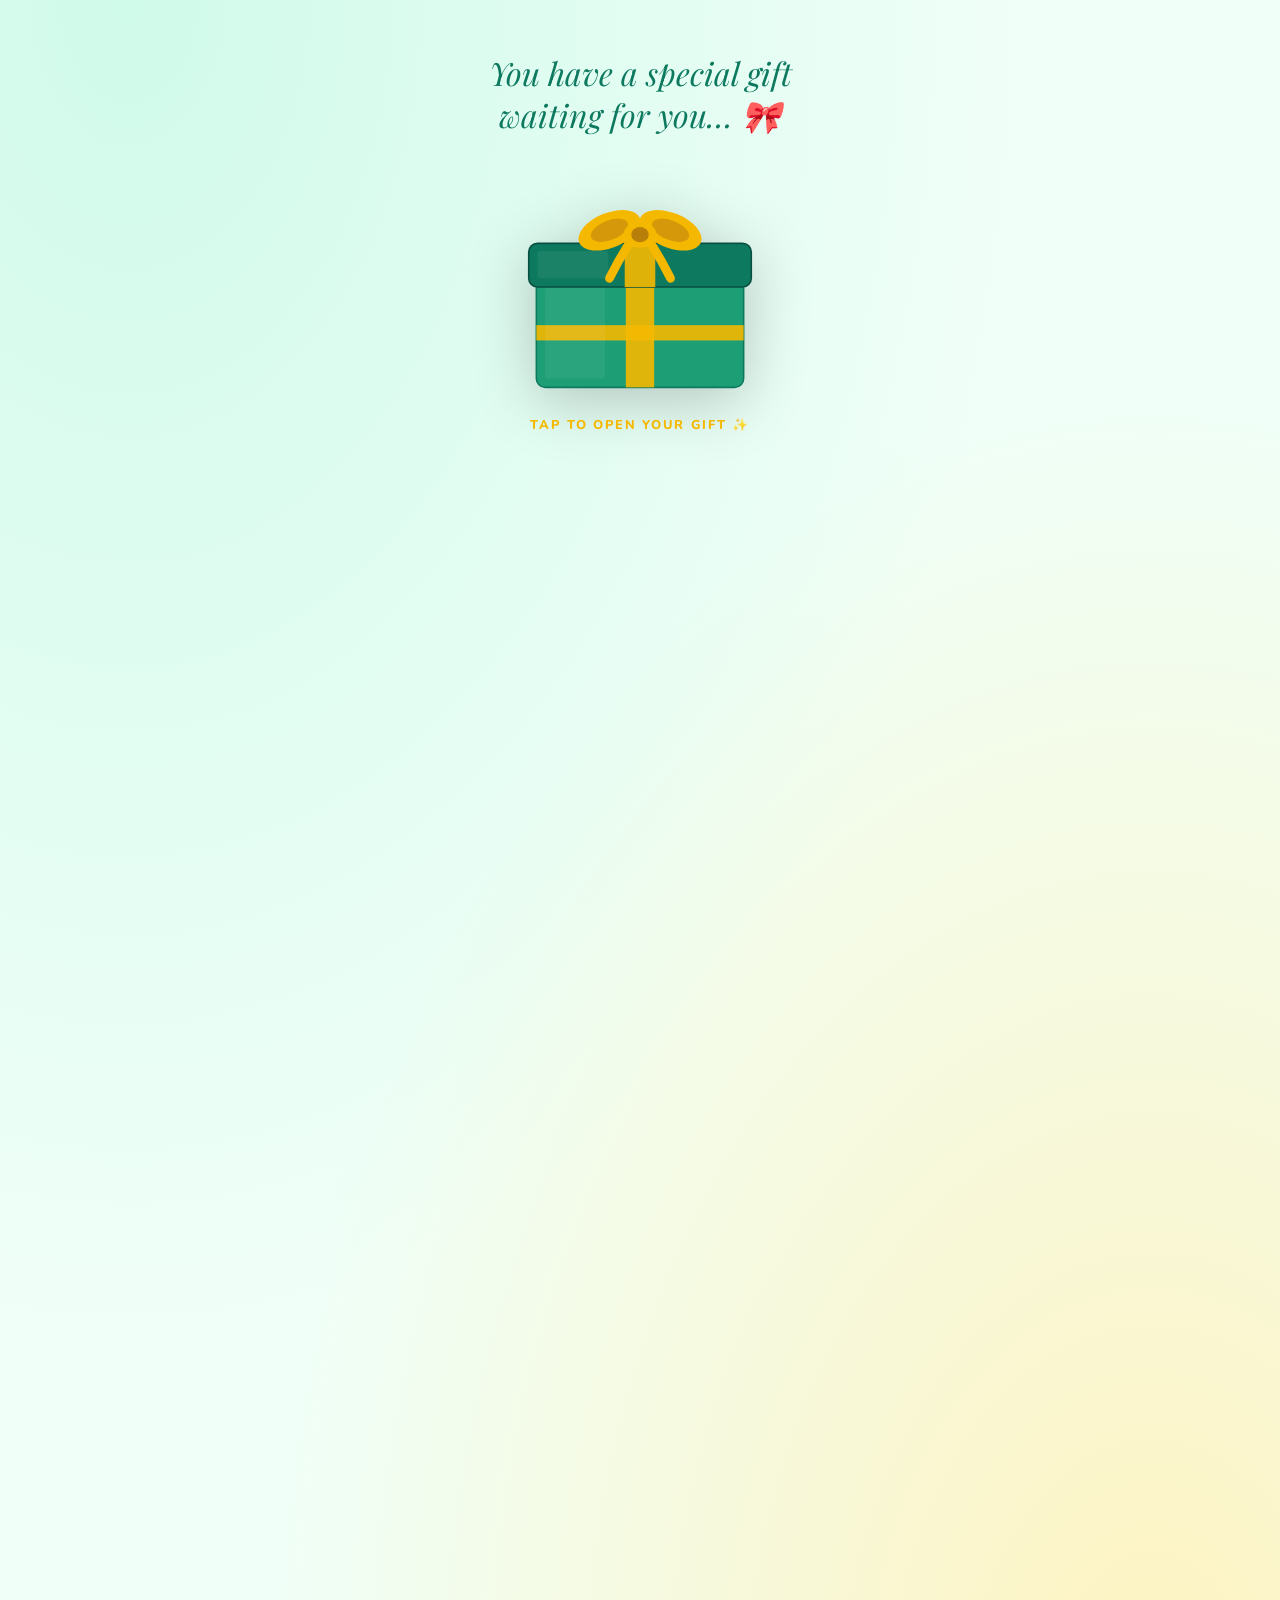
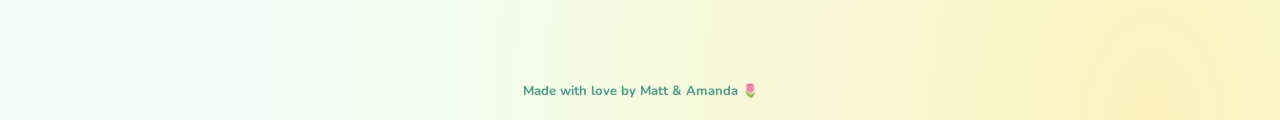
==== commit 97893bb2: "Add files via upload" ====
--- a/tulip-gift/courtney/index.html
+++ b/tulip-gift/courtney/index.html
@@ -7,33 +7,24 @@
   <link rel="stylesheet" href="../css/styles.css" />
   <style>
     :root {
-      --bg:          #f0fff8;
-      --heading:     #0d7a5f;
-      --text:        #0d2e26;
-      --text-muted:  #4a9e88;
-      --accent:      #f5b800;
-      --accent-text: #1a1a00;
-      --card-bg:     #ffffff;
-      --card-border: #b6f0de;
+      --bg:#f0fff8;--heading:#0d7a5f;--text:#0d2e26;
+      --text-muted:#4a9e88;--accent:#f5b800;--accent-text:#1a1a00;
+      --card-bg:#ffffff;--card-border:#b6f0de;
     }
     body {
-      background: var(--bg);
+      background:var(--bg);
       background-image:
         radial-gradient(ellipse at 10% 0%,  #d0faea 0%, transparent 55%),
         radial-gradient(ellipse at 90% 100%, #fef3c0 0%, transparent 55%);
     }
+    .tulip-card { transition: opacity 0.45s ease, transform 0.45s cubic-bezier(0.34,1.56,0.64,1); }
   </style>
 </head>
 <body>
-
   <div class="petal-bg" id="petalBg"></div>
-
   <section class="hero">
-    <p class="prompt-text" id="promptText">
-      You have a special gift<br>waiting for you… 🎀
-    </p>
+    <p class="prompt-text" id="promptText">You have a special gift<br>waiting for you… 🎀</p>
   </section>
-
   <div style="position:relative;z-index:1;display:flex;flex-direction:column;align-items:center;margin-bottom:8px;background:none;">
     <div class="gift-wrapper" id="giftWrapper" onclick="openBox()">
       <div class="shockwave" id="sw1"></div>
@@ -70,8 +61,7 @@
   <div class="post-reveal" id="postReveal">
     <div class="card" style="margin-top:32px;">
       <div class="card-label">A note from Matt &amp; Amanda</div>
-      <p class="message">
-        Courtney! Happy Birthday!! 🎉 We wanted to do something a little
+      <p class="message">Courtney! Happy Birthday!! 🎉 We wanted to do something a little
         different this year — something that doesn't just last a day or get
         eaten in five minutes (though cake is great too, tbh).
         <br /><br />
@@ -80,19 +70,17 @@
         you every single spring and remind you how awesome you are. Every year,
         a new bloom — just like you keep getting better with age. 😄
         <br /><br />
-        Hope your birthday is as bright and beautiful as you are. We love you!
-      </p>
+        Hope your birthday is as bright and beautiful as you are. We love you!</p>
       <p class="signature">— Matt &amp; Amanda 🎉</p>
     </div>
 
     <div class="gift-box">
       <div class="gift-reveal-card">
         <div class="gift-reveal-header">
-          <div id="tulipIllustrations" style="display:flex;justify-content:center;gap:8px;margin-bottom:16px;flex-wrap:wrap;min-height:90px;"></div>
           <h2>Dutch Tulip Bulbs from the Netherlands!</h2>
-          <p>Premium bulbs hand-selected just for you — 103 blooms of joy arriving every spring.</p>
+          <p>Premium bulbs hand-selected just for you — gorgeous color every spring.</p>
         </div>
-        <div id="varietyGrid" style="margin-top:4px;"></div>
+        <div id="varietyGrid" style="background:rgba(255,255,255,0.96);border-radius:0 0 var(--radius) var(--radius);padding:clamp(16px,4vw,28px);"></div>
       </div>
     </div>
 
@@ -125,22 +113,16 @@
     window.openBox = function() {
       _base();
       setTimeout(function() {
-        var pr = document.getElementById('postReveal');
-        pr.classList.add('show');
-
-        // Populate tulip illustrations row
-        var ilRow = document.getElementById('tulipIllustrations');
-        var varieties = window.TULIP_VARIETIES[window.PAGE_KEY] || [];
-        varieties.forEach(function(v) {
-          var el = window.makeTulipElement(v, 72);
-          el.title = v.name;
-          ilRow.appendChild(el);
-        });
-
-        // Populate variety grid
+        // Build variety grid first (cards start hidden via JS in reveal.js)
         var grid = document.getElementById('varietyGrid');
         grid.innerHTML = window.buildVarietyGrid(window.PAGE_KEY);
-      }, 1300);
+        // Mark cards for animation
+        grid.querySelectorAll('.tulip-card').forEach(function(c) {
+          c.style.opacity = '0';
+          c.style.transform = 'translateY(22px) scale(0.92)';
+        });
+        document.getElementById('postReveal').classList.add('show');
+      }, 1200);
     };
   </script>
 </body>
